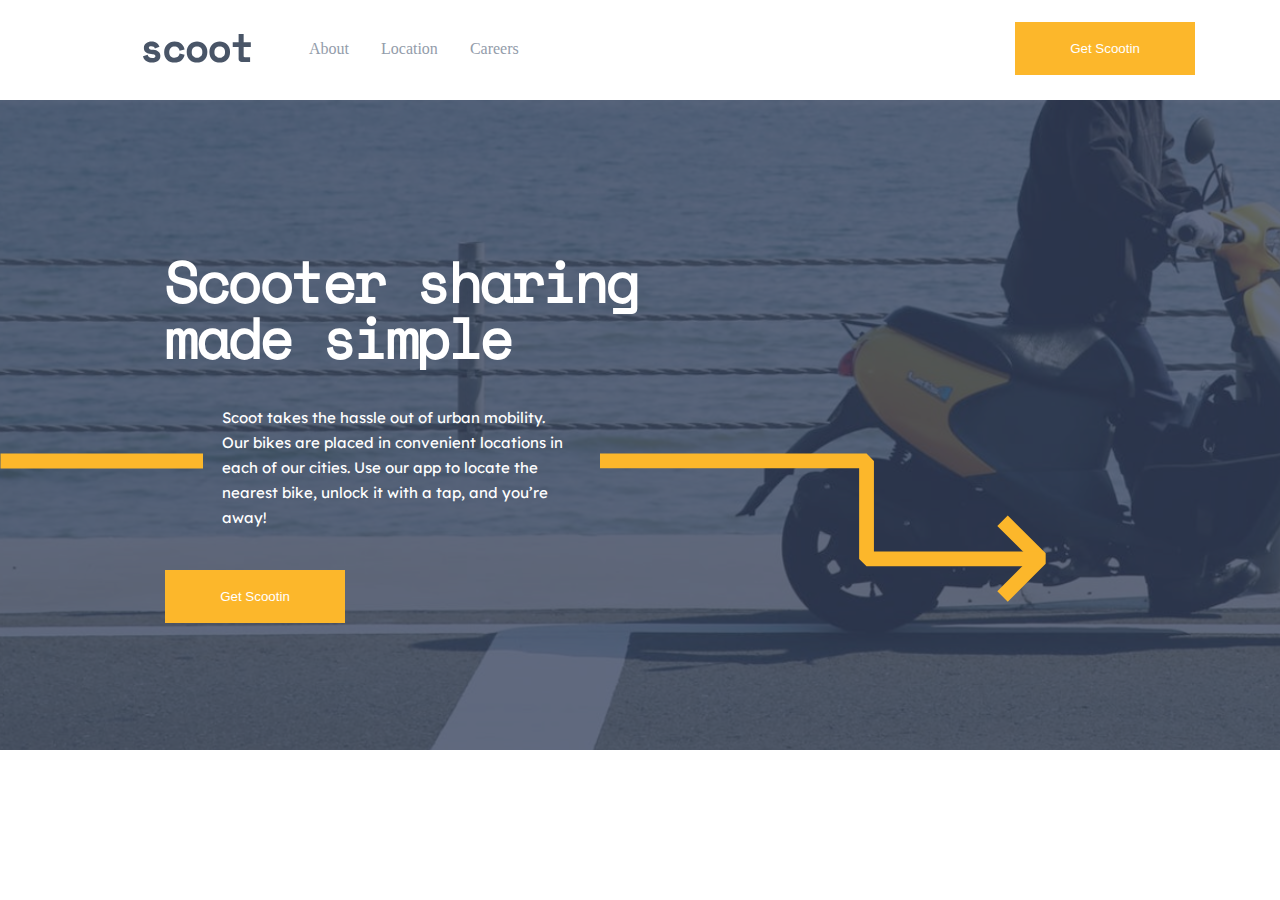
==== html/index.html @ e1354eec "first commit" ====
<!DOCTYPE html>
<html lang="en">

<head>
    <meta charset="UTF-8">
    <meta http-equiv="X-UA-Compatible" content="IE=edge">
    <meta name="viewport" content="width=device-width, initial-scale=1.0">
    <link rel="stylesheet" href="../sass/main.css">
    <title>Exam</title>
</head>

<body>
    <header>
        <nav>
            <div class="container">
                <div class="nav_menu">
                    <input class="menu_input" type="checkbox" id="menu_add">
                    <label for="menu_add">
                        <img class="menu_label" src="../images/Group.svg" alt="logo">
                        <img class="menu-lebel-2" src="../images/X.svg" alt="logo">
                    </label>
                    <img class="menu_img" src="../images/scoot.svg" alt="logo">
                    <div class="menu_bar">
                        <ul class="menu_list">
                            <li>
                                <a class="menu_link" href="./about.html">About</a>
                            </li>
                            <li>
                                <a class="menu_link" href="#">Location</a>
                            </li>
                            <li>
                                <a class="menu_link" href="./Careers.html">Careers</a>
                            </li>
                        </ul>
                        <button class="btn">Get Scootin</button>
                    </div>
                </div>
            </div>
        </nav>
        <div class="scooter">
            <h1 class="nav_title">Scooter sharing made simple</h1>
            <div class="div">
            <img class="scooter_img" src="../images/Path 2.svg" alt="logo">
            <p class="nav_text">Scoot takes the hassle out of urban mobility. Our bikes are placed in convenient locations in each of our
                cities. Use our app to locate the nearest bike, unlock it with a tap, and you’re away!</p>
                <img class="scooter_img-2" src="../images/Group 8 Copy.svg" alt="logo">
            </div>
                <button class="btn btn_2">Get Scootin</button>

        </div>
    </header>
</body>

</html>
---- sass/main.css ----
@font-face {
  font-display: swap;
  font-family: "Space Mono";
  font-style: normal;
  font-weight: 400;
  src: url("../fonts/space-mono-v12-latin-regular.eot");
  src: url("../fonts/space-mono-v12-latin-regular.eot?#iefix") format("embedded-opentype"), url("../fonts/space-mono-v12-latin-regular.woff2") format("woff2"), url("../fonts/space-mono-v12-latin-regular.woff") format("woff"), url("../fonts/space-mono-v12-latin-regular.ttf") format("truetype"), url("../fonts/space-mono-v12-latin-regular.svg#SpaceMono") format("svg");
}
@font-face {
  font-display: swap;
  font-family: "Lexend Deca";
  font-style: normal;
  font-weight: 400;
  src: url("../fonts/lexend-deca-v17-latin-regular.eot");
  src: url("../fonts/lexend-deca-v17-latin-regular.eot?#iefix") format("embedded-opentype"), url("../fonts/lexend-deca-v17-latin-regular.woff2") format("woff2"), url("../fonts/lexend-deca-v17-latin-regular.woff") format("woff"), url("../fonts/lexend-deca-v17-latin-regular.ttf") format("truetype"), url("../fonts/lexend-deca-v17-latin-regular.svg#LexendDeca") format("svg");
}
* {
  margin: 0;
  padding: 0;
  box-sizing: border-box;
}

body {
  overflow-x: hidden;
}

.container {
  max-width: 1140px;
  margin: 0 auto;
  padding: 0 15px;
}

header {
  padding-top: 22px;
}

.nav_menu {
  display: flex;
  align-items: center;
  -moz-column-gap: 58px;
       column-gap: 58px;
}

.menu_input {
  display: none;
}

.menu_label {
  display: none;
}
@media screen and (max-width: 640px) {
  .menu_label {
    display: block;
  }
}

.menu-lebel-2 {
  display: none;
}

.menu_bar {
  display: flex;
  align-items: center;
  justify-content: space-between;
  width: 100%;
}
@media screen and (max-width: 640px) {
  .menu_bar {
    flex-direction: column;
    height: 90vh;
    position: fixed;
    max-width: 256px;
    left: -100%;
    bottom: 0;
    z-index: 10;
    background-color: #333A44;
    padding: 0 24px;
    transition: 0.5s;
  }
}

.menu_input:checked ~ .menu_bar {
  left: 0;
}

@media screen and (max-width: 640px) {
  .menu_img {
    margin: 0 auto;
  }
}

.menu_list {
  display: flex;
  align-items: center;
  list-style: none;
  -moz-column-gap: 32px;
       column-gap: 32px;
}
@media screen and (max-width: 640px) {
  .menu_list {
    padding-right: 100px;
    flex-direction: column;
    row-gap: 24px;
    width: 100%;
    padding-top: 64px;
  }
}

.menu_link {
  text-decoration: none;
  color: #939CAA;
}
@media screen and (max-width: 640px) {
  .menu_link {
    font-weight: 700;
    font-size: 18px;
    line-height: 25px;
    color: #E5ECF4;
  }
}

.btn {
  width: 180px;
  height: 53px;
  background-color: #FCB72B;
  border: none;
  color: white;
}
@media screen and (max-width: 640px) {
  .btn {
    margin-bottom: 24px;
  }
}

.scooter {
  margin-top: 25px;
  background-image: url(../../images/Bitmap.svg);
  height: 650px;
  background-repeat: no-repeat;
  background-size: cover;
  padding-top: 153px;
  padding-left: 165px;
}

.nav_title {
  font-family: "Space Mono";
  max-width: 500px;
  font-weight: 700px;
  font-size: 56px;
  line-height: 56px;
  color: #FFFFFF;
  letter-spacing: -2.5px;
}

.nav_text {
  max-width: 405px;
  font-family: "Lexend Deca";
  font-weight: 400;
  font-size: 15px;
  line-height: 25px;
  color: #FFFFFF;
  padding-top: 40px;
  padding-left: 57px;
}

.btn_2 {
  margin-top: 40px;
}

.div {
  display: flex;
}

.scooter_img {
  position: absolute;
  padding-top: 88px;
  left: 0;
}

.scooter_img-2 {
  position: absolute;
  max-width: 446px;
  padding-top: 88px;
  right: 0px;
  left: 600px;
}/*# sourceMappingURL=main.css.map */
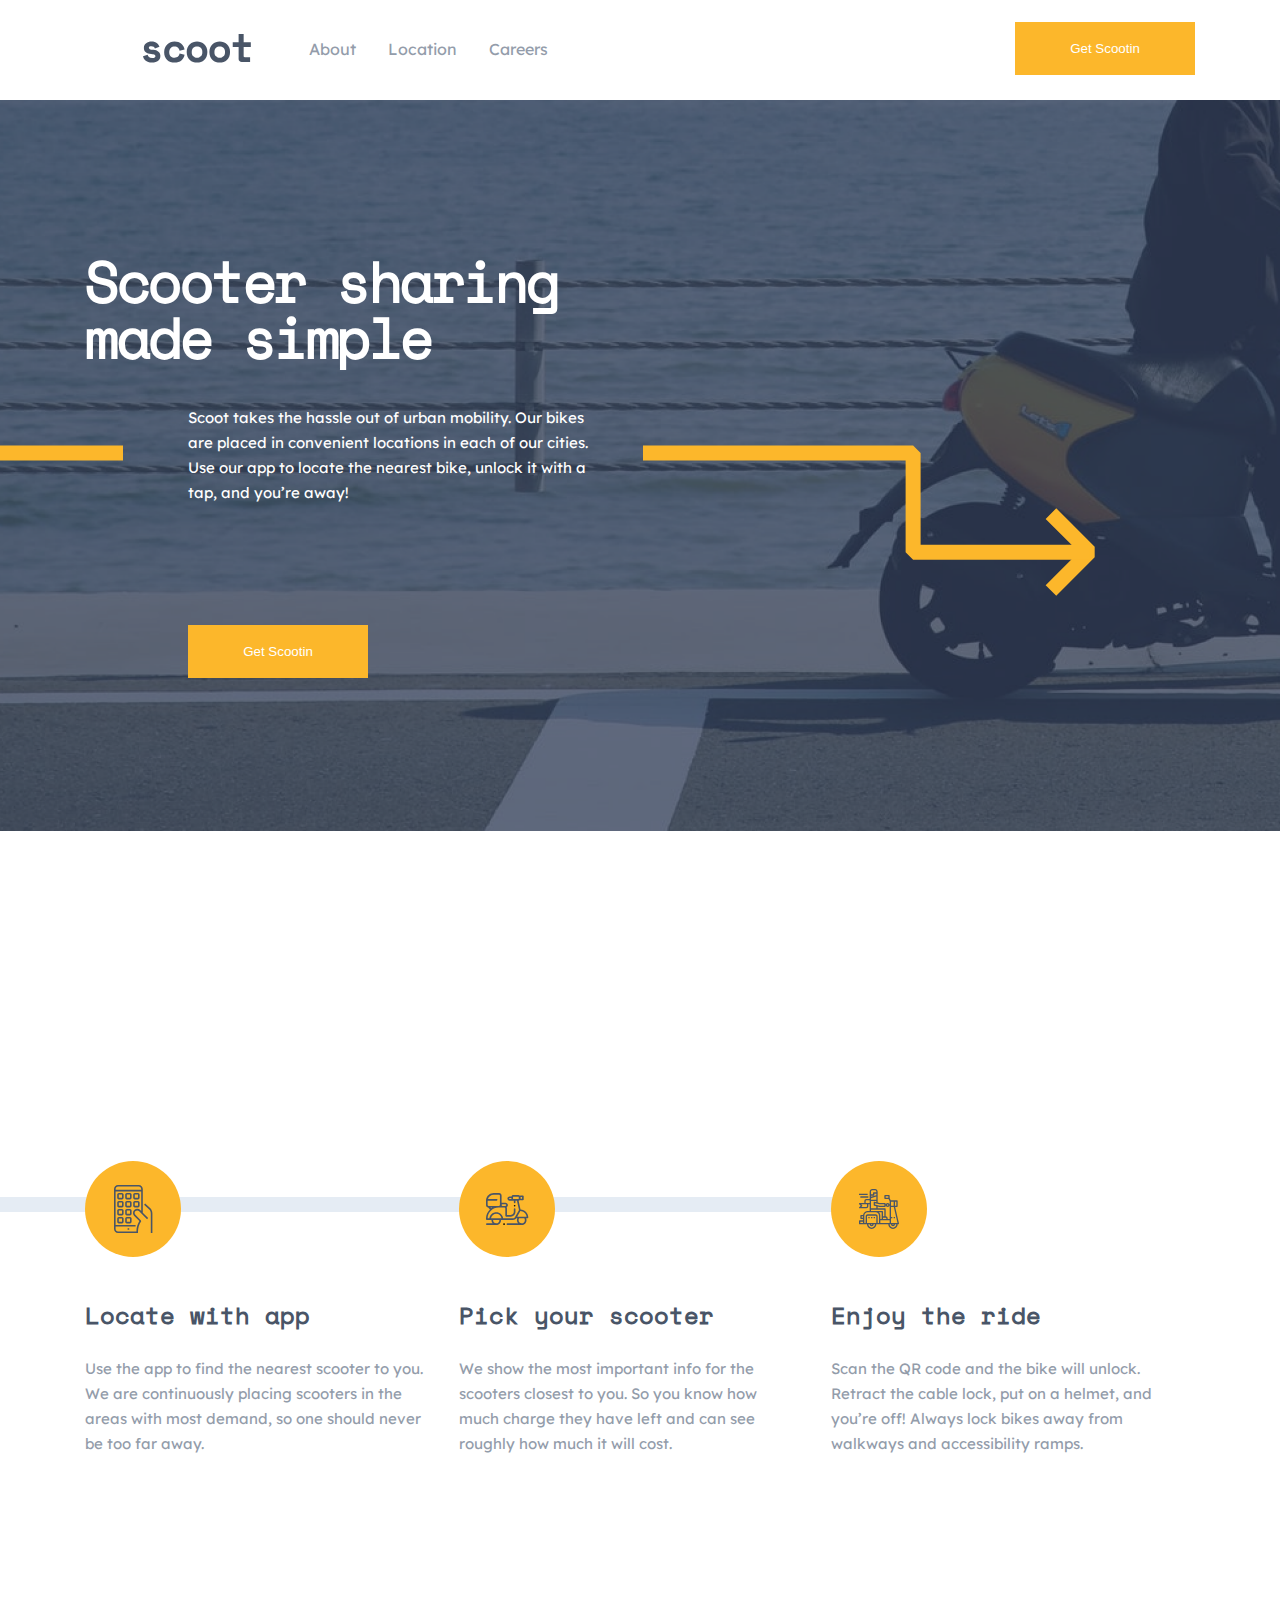
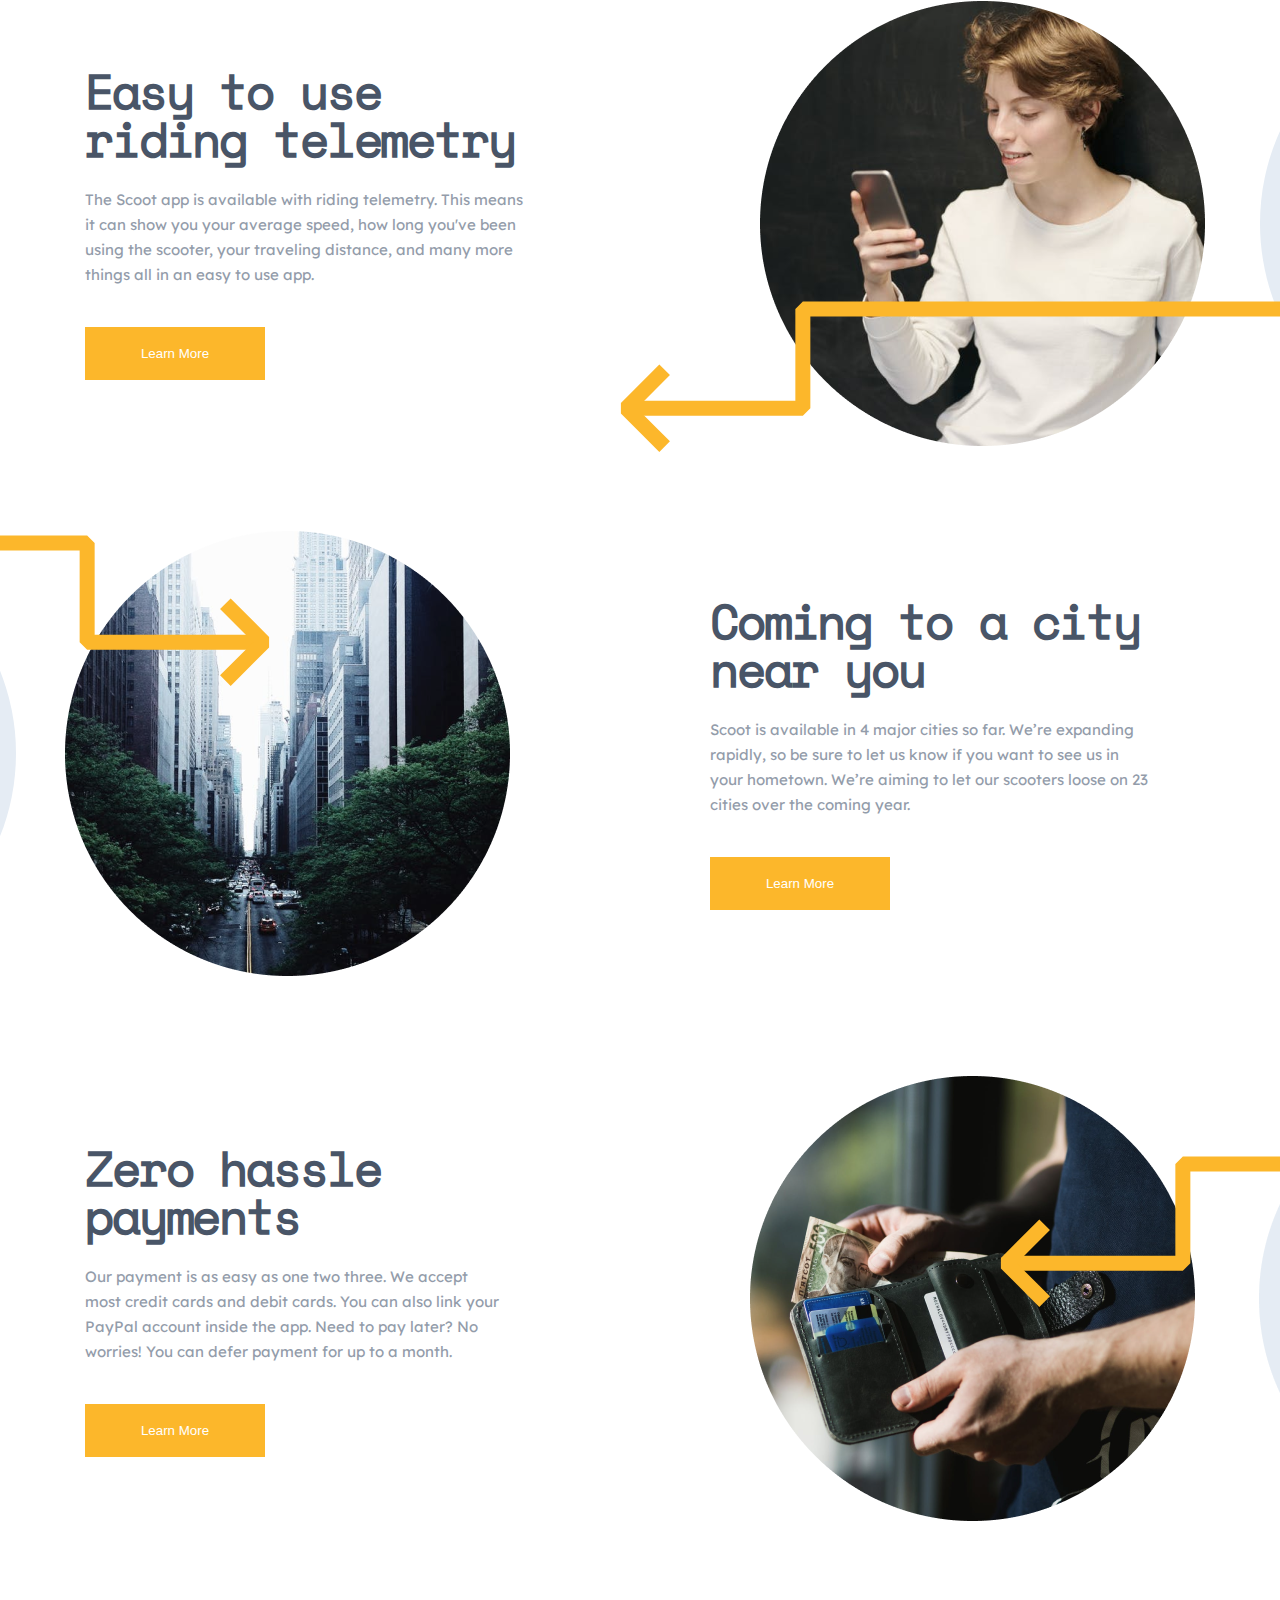
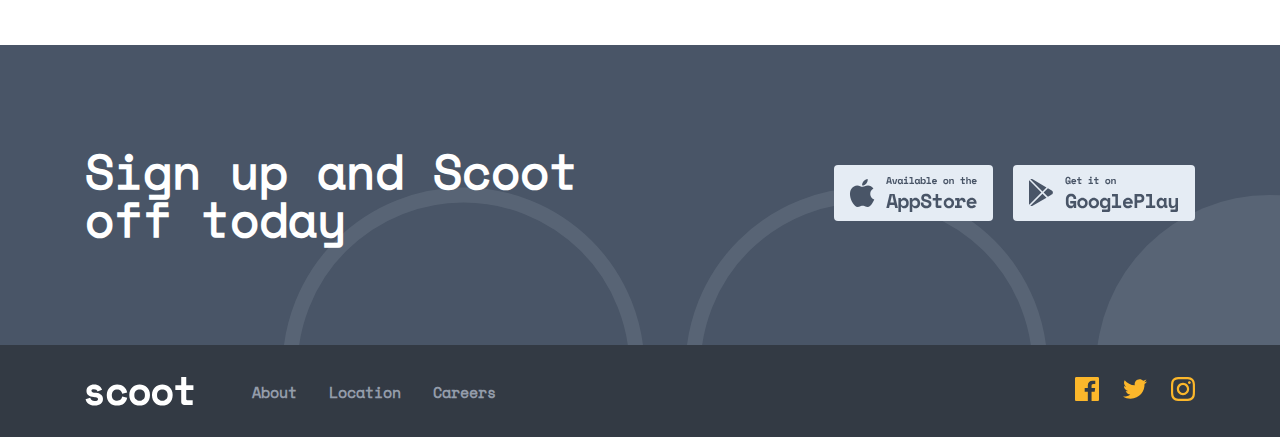
==== commit ee9cef2c: "finished" ====
--- a/html/index.html
+++ b/html/index.html
@@ -19,17 +19,17 @@
                         <img class="menu_label" src="../images/Group.svg" alt="logo">
                         <img class="menu-lebel-2" src="../images/X.svg" alt="logo">
                     </label>
-                    <img class="menu_img" src="../images/scoot.svg" alt="logo">
+                    <img class="menu_img" src="../images/header.svg" alt="logo">
                     <div class="menu_bar">
                         <ul class="menu_list">
                             <li>
-                                <a class="menu_link" href="./about.html">About</a>
+                                <a class="menu_link" target="_blank" href="./about.html">About</a>
                             </li>
                             <li>
-                                <a class="menu_link" href="#">Location</a>
+                                <a class="menu_link"  target="_blank" href="./location.html">Location</a>
                             </li>
                             <li>
-                                <a class="menu_link" href="./Careers.html">Careers</a>
+                                <a class="menu_link"  target="_blank" href="./Careers.html">Careers</a>
                             </li>
                         </ul>
                         <button class="btn">Get Scootin</button>
@@ -38,17 +38,158 @@
             </div>
         </nav>
         <div class="scooter">
-            <h1 class="nav_title">Scooter sharing made simple</h1>
-            <div class="div">
-            <img class="scooter_img" src="../images/Path 2.svg" alt="logo">
-            <p class="nav_text">Scoot takes the hassle out of urban mobility. Our bikes are placed in convenient locations in each of our
-                cities. Use our app to locate the nearest bike, unlock it with a tap, and you’re away!</p>
-                <img class="scooter_img-2" src="../images/Group 8 Copy.svg" alt="logo">
+            <div class="container">
+                <h1 class="scooter_title">Scooter sharing made simple</h1>
+                <div class="scooter_card">
+                    <div class="scooter_image">
+                        <img src="../images/Path 2.svg" alt="logo">
+                    </div>
+                    <div class="scooter_diceration">
+                        <p class="scooter_text">Scoot takes the hassle out of urban mobility. Our bikes are placed in
+                            convenient
+                            locations in each of our
+                            cities. Use our app to locate the nearest bike, unlock it with a tap, and you’re away!</p>
+                        <div class="button">
+                            <button class="btn btn_2">Get Scootin</button>
+                        </div>
+                    </div>
+                    <div class="scooter_image_2">
+                        <img src="../images/Group 8 Copy.svg" alt="logo">
+                    </div>
+                </div>
             </div>
-                <button class="btn btn_2">Get Scootin</button>
-
+        </div>
         </div>
     </header>
+
+    <section>
+        <div class="container">
+            <img class="line_img" src="../images/line.svg" alt="photo">
+            <div class="section_menu">
+                <div class="section_locate">
+                    <img src="../images/Phone.svg" alt="photo">
+                    <div class="section_dicertion">
+                        <h3 class="section_title">Locate with app </h3>
+                        <p class="section_text">
+                            Use the app to find the nearest scooter to you. We are continuously placing scooters in the
+                            areas with most demand, so one should never be too far away.
+                        </p>
+                    </div>
+                </div>
+                <div class="section_locate">
+                    <img src="../images/Logo-moto.svg" alt="photo">
+                    <div class="section-diceration">
+                        <h3 class="section_title">Pick your scooter</h3>
+                        <p class="section_text">
+                            We show the most important info for the scooters closest to you. So you know how much charge
+                            they have left and can see roughly how much it will cost.
+                        </p>
+                    </div>
+                </div>
+                <div class="section_locate">
+                    <img src="../images/enjoy.svg" alt="photo">
+                    <div class="section_diceration">
+                        <h3 class="section_title">Enjoy the ride</h3>
+                        <p class="section_text">
+                            Scan the QR code and the bike will unlock. Retract the cable lock, put on a helmet, and
+                            you’re
+                            off! Always lock bikes away from walkways and accessibility ramps.
+                        </p>
+                    </div>
+                </div>
+            </div>
+        </div>
+        <div class="container">
+            <div class="section_card">
+                <div class="section_left">
+                    <h2 class="section_left-title">Easy to use
+                        riding telemetry</h2>
+                    <p class="section_left-text">The Scoot app is available with riding telemetry. This means it can
+                        show you your average speed, how
+                        long you've been using the scooter, your traveling distance, and many more things all in an easy
+                        to
+                        use app.</p>
+                    <div class="button">
+                        <button class="btn">Learn More</button>
+                    </div>
+                </div>
+                <div class="section_right coming_rig">
+                    <img class="section_easyt_img" src=".././images/easy_1.png" alt="photo">
+                    <img class="section_easy_img-2" src="../images/easy_2.svg" alt="photo">
+                    <img class="section-easy_img-3" src="../images/easy_3.svg" alt="photo">
+                </div>
+            </div>
+
+            <div class="section_card-coming">
+                <div class="section_right-coming">
+                    <img class="section_coming_img" src=".././images/coming_1.png" alt="photo">
+                    <img class="section_coming_img-2" src="../images/coming_2.svg" alt="photo">
+                    <img class="section-coming_img-3" src="../images/coming_3.svg" alt="photo">
+                </div>
+                <div class="section_left">
+                    <h2 class="section_left-title">Coming to a city near you</h2>
+                    <p class="section_left-text">Scoot is available in 4 major cities so far. We’re expanding rapidly,
+                        so be sure to let us know if you want to see us in your hometown. We’re aiming to let our
+                        scooters loose on 23 cities over the coming year.</p>
+                    <div class="button">
+                        <button class="btn">Learn More</button>
+                    </div>
+                </div>
+            </div>
+
+            <div class="zero_menu">
+                <div class="section_left">
+                    <h2 class="section_left-title">Zero hassle payments</h2>
+                    <p class="section_left-text">Our payment is as easy as one two three. We accept most credit cards
+                        and debit cards. You can also link your PayPal account inside the app. Need to pay later? No
+                        worries! You can defer payment for up to a month.</p>
+                    <div class="button">
+                        <button class="btn">Learn More</button>
+                    </div>
+                </div>
+                <div class="zero-right">
+                    <img class="section_zero_img" src=".././images/zero_1.png" alt="photo">
+                    <img class="section_zero_img-2" src="../images/zero_2.svg" alt="photo">
+                </div>
+            </div>
+        </div>
+    </section>
+    <article>
+        <div class="container">
+            <div class="article-card">
+                <h2 class="article_card_title">Sign up and Scoot off today</h2>
+                <div class="article_link">
+                    <a href="#"><img src="../images/AppStory.svg" alt="photo"></a>
+                    <a href="#"><img src="../images/PlayMarket.svg" alt="photo"></a>
+                </div>
+            </div>
+        </div>
+    </article>
+
+    <footer>
+        <div class="container">
+            <div class="footer_card">
+                <img class="footer_card-img" src="../images/scoot_2.svg" alt="logo">
+                <div class="footer_menu">
+                        <ul class="footer_list">
+                            <li>
+                                <a class="footer_link"  target="_blank" href="./about.html">About</a>
+                            </li>
+                            <li>
+                                <a class="footer_link"   target="_blank" href="./location.html">Location</a>
+                            </li>
+                            <li>
+                                <a class="footer_link"  target="_blank" href="./Careers.html">Careers</a>
+                            </li>
+                        </ul>
+                    </div>
+                    <div class="footer_img">
+                        <a href="#"><img src="../images/Facebook.svg" alt="logo"></a>
+                        <a href="#"><img src="../images/twiter.svg" alt="logo"></a>
+                        <a href="#"><img src="../images/Instagram.svg" alt="logo"></a>
+                    </div>
+                </div>
+            </div>
+    </footer>
 </body>
-
 </html>--- a/sass/main.css
+++ b/sass/main.css
@@ -22,6 +22,7 @@
 
 body {
   overflow-x: hidden;
+  font-family: "Lexend Deca";
 }
 
 .container {
@@ -48,7 +49,7 @@
 .menu_label {
   display: none;
 }
-@media screen and (max-width: 640px) {
+@media screen and (max-width: 738px) {
   .menu_label {
     display: block;
   }
@@ -64,10 +65,10 @@
   justify-content: space-between;
   width: 100%;
 }
-@media screen and (max-width: 640px) {
+@media screen and (max-width: 738px) {
   .menu_bar {
     flex-direction: column;
-    height: 90vh;
+    height: 100vh;
     position: fixed;
     max-width: 256px;
     left: -100%;
@@ -83,7 +84,7 @@
   left: 0;
 }
 
-@media screen and (max-width: 640px) {
+@media screen and (max-width: 738px) {
   .menu_img {
     margin: 0 auto;
   }
@@ -96,7 +97,7 @@
   -moz-column-gap: 32px;
        column-gap: 32px;
 }
-@media screen and (max-width: 640px) {
+@media screen and (max-width: 738px) {
   .menu_list {
     padding-right: 100px;
     flex-direction: column;
@@ -110,13 +111,17 @@
   text-decoration: none;
   color: #939CAA;
 }
-@media screen and (max-width: 640px) {
+@media screen and (max-width: 738px) {
   .menu_link {
     font-weight: 700;
     font-size: 18px;
     line-height: 25px;
     color: #E5ECF4;
   }
+}
+
+.menu_link:hover {
+  border-bottom: 3px solid #FCB72B;
 }
 
 .btn {
@@ -126,23 +131,42 @@
   border: none;
   color: white;
 }
-@media screen and (max-width: 640px) {
+@media screen and (max-width: 738px) {
   .btn {
     margin-bottom: 24px;
   }
 }
 
+.btn:hover {
+  background-color: white;
+  color: #FCB72B;
+  border: 3px solid #FCB72B;
+}
+
+.btn:active {
+  background-color: #FCB72B;
+  border: 3px solid #FCB72B;
+  color: white;
+  opacity: 0.6;
+}
+
 .scooter {
   margin-top: 25px;
-  background-image: url(../../images/Bitmap.svg);
-  height: 650px;
+  background-image: url(../images/header_png.png);
   background-repeat: no-repeat;
   background-size: cover;
   padding-top: 153px;
-  padding-left: 165px;
-}
-
-.nav_title {
+  padding-bottom: 153px;
+  max-width: 100%;
+}
+@media screen and (max-width: 1000px) {
+  .scooter {
+    padding-top: 135px;
+    padding-bottom: 217px;
+  }
+}
+
+.scooter_title {
   font-family: "Space Mono";
   max-width: 500px;
   font-weight: 700px;
@@ -151,8 +175,22 @@
   color: #FFFFFF;
   letter-spacing: -2.5px;
 }
-
-.nav_text {
+@media screen and (max-width: 1000px) {
+  .scooter_title {
+    margin: 0 auto;
+  }
+}
+@media screen and (max-width: 738px) {
+  .scooter_title {
+    text-align: center;
+  }
+}
+
+.scooter_title:hover {
+  color: #FCB72B;
+}
+
+.scooter_text {
   max-width: 405px;
   font-family: "Lexend Deca";
   font-weight: 400;
@@ -160,27 +198,873 @@
   line-height: 25px;
   color: #FFFFFF;
   padding-top: 40px;
-  padding-left: 57px;
+}
+@media screen and (max-width: 1000px) {
+  .scooter_text {
+    max-width: 573px;
+    text-align: center;
+  }
+}
+@media screen and (max-width: 1000px) and (max-width: 738px) {
+  .scooter_text {
+    max-width: 320px;
+  }
+}
+
+.scooter_text:hover {
+  color: #FCB72B;
+  opacity: 0.4;
+}
+
+@media screen and (max-width: 1000px) {
+  .button {
+    text-align: center;
+  }
 }
 
 .btn_2 {
-  margin-top: 40px;
-}
-
-.div {
-  display: flex;
-}
-
-.scooter_img {
+  margin-top: 80px;
+}
+@media screen and (max-width: 1000px) {
+  .btn_2 {
+    margin-top: 22px;
+  }
+}
+
+.scooter_card {
+  display: flex;
+  position: relative;
+  justify-content: flex-start;
+}
+
+.scooter_diceration {
+  position: relative;
+  right: 100px;
+}
+@media screen and (max-width: 1000px) {
+  .scooter_diceration {
+    right: 0;
+    left: 200px;
+  }
+}
+
+.scooter_image {
+  transform: translateX(-165px);
+  padding-top: 80px;
+}
+@media screen and (max-width: 1000px) {
+  .scooter_image {
+    display: none;
+  }
+}
+
+.scooter_image_2 {
+  padding-top: 80px;
+  transform: translateX(-50px);
+}
+@media screen and (max-width: 1000px) {
+  .scooter_image_2 {
+    position: relative;
+    top: 200px;
+    right: 500px;
+  }
+}
+@media screen and (max-width: 1000px) and (max-width: 738px) {
+  .scooter_image_2 {
+    transform: translateY(60px);
+  }
+}
+
+.section_menu {
+  display: flex;
+  align-items: center;
+  margin-top: 160px;
+  -moz-column-gap: 30px;
+       column-gap: 30px;
+  position: relative;
+}
+@media screen and (max-width: 1000px) {
+  .section_menu {
+    row-gap: 40px;
+    flex-direction: column;
+    align-items: center;
+  }
+}
+@media screen and (max-width: 738px) {
+  .section_menu {
+    position: relative;
+    left: 40px;
+  }
+}
+
+@media screen and (max-width: 1000px) {
+  .section_locate {
+    display: flex;
+    align-items: center;
+    -moz-column-gap: 79px;
+         column-gap: 79px;
+    padding-left: 90px;
+  }
+}
+@media screen and (max-width: 1000px) and (max-width: 738px) {
+  .section_locate {
+    flex-direction: column;
+  }
+}
+
+.line_img {
+  max-width: 100%;
+  position: relative;
+  top: 215px;
+  right: 225px;
+}
+@media screen and (max-width: 1000px) {
+  .line_img {
+    display: none;
+  }
+}
+@media screen and (max-width: 738px) {
+  .line_img {
+    display: none;
+  }
+}
+
+.section_title {
+  padding-top: 40px;
+  font-family: "Space Mono";
+  font-weight: 700;
+  font-size: 24px;
+  line-height: 28px;
+  color: #495567;
+}
+@media screen and (max-width: 738px) {
+  .section_title {
+    text-align: center;
+  }
+}
+
+.section_title:hover {
+  color: #FCB72B;
+}
+
+.section_text {
+  font-family: "Lexend Deca";
+  padding-top: 27px;
+  font-weight: 400;
+  font-size: 15px;
+  line-height: 25px;
+  color: #939CAA;
+}
+@media screen and (max-width: 1000px) {
+  .section_text {
+    max-width: 398px;
+  }
+}
+@media screen and (max-width: 738px) {
+  .section_text {
+    text-align: center;
+  }
+}
+
+.section_text:hover {
+  color: #FCB72B;
+  opacity: 0.4;
+}
+
+.section_card {
+  display: flex;
+  align-items: center;
+  -moz-column-gap: 150px;
+       column-gap: 150px;
+  margin-top: 145px;
+}
+@media screen and (max-width: 1000px) {
+  .section_card {
+    flex-direction: column-reverse;
+  }
+}
+
+@media screen and (max-width: 1000px) {
+  .section_left {
+    padding-top: 56px;
+    text-align: center;
+    position: relative;
+    left: 80px;
+  }
+}
+
+.section_left-title {
+  max-width: 445px;
+  font-family: "Space Mono";
+  font-weight: 700;
+  font-size: 48px;
+  line-height: 48px;
+  letter-spacing: -2.14286px;
+  color: #495567;
+}
+
+.section_left-title:hover {
+  color: #FCB72B;
+}
+
+.section_left-text {
+  max-width: 445px;
+  font-family: "Lexend Deca";
+  font-weight: 400;
+  font-size: 15px;
+  line-height: 25px;
+  color: #939CAA;
+  padding-top: 24px;
+}
+
+.section_left-text:hover {
+  color: #FCB72B;
+  opacity: 0.4;
+}
+
+.button {
+  padding-top: 40px;
+}
+
+.section_right {
+  display: flex;
+  position: relative;
+  left: 80px;
+}
+
+.section_easy_img-2 {
   position: absolute;
-  padding-top: 88px;
-  left: 0;
-}
-
-.scooter_img-2 {
+  top: 300px;
+  left: -140px;
+  z-index: 1;
+}
+
+.section-easy_img-3 {
   position: absolute;
-  max-width: 446px;
-  padding-top: 88px;
-  right: 0px;
-  left: 600px;
+  left: 500px;
+}
+@media screen and (max-width: 738px) {
+  .section-easy_img-3 {
+    display: none;
+  }
+}
+
+.section_card-coming {
+  margin-top: 85px;
+  display: flex;
+  align-items: center;
+  position: relative;
+  -moz-column-gap: 180px;
+       column-gap: 180px;
+}
+@media screen and (max-width: 1000px) {
+  .section_card-coming {
+    flex-direction: column;
+  }
+}
+
+.section_coming_img-2 {
+  position: absolute;
+  right: 240px;
+  bottom: 290px;
+}
+
+.zero_menu {
+  display: flex;
+  align-items: center;
+  -moz-column-gap: 85px;
+       column-gap: 85px;
+  margin-top: 100px;
+}
+@media screen and (max-width: 1000px) {
+  .zero_menu {
+    flex-direction: column-reverse;
+  }
+}
+
+.zero-right {
+  position: relative;
+  left: 165px;
+}
+
+.section_right-coming {
+  display: flex;
+  align-items: center;
+  position: relative;
+  right: 20px;
+}
+@media screen and (max-width: 1000px) {
+  .section_right-coming {
+    position: relative;
+    left: 90px;
+  }
+}
+
+.section-coming_img-3 {
+  position: absolute;
+  left: -150px;
+}
+@media screen and (max-width: 738px) {
+  .section-coming_img-3 {
+    display: none;
+  }
+}
+
+.section_zero_img-2 {
+  position: absolute;
+  top: 80px;
+  left: 250px;
+}
+
+article {
+  background-color: #495567;
+  background-image: url(../../images/article_0.svg);
+  background-repeat: no-repeat;
+  position: relative;
+  background-position-x: 100%;
+  background-position-y: 100%;
+  margin-top: 120px;
+}
+
+.article-card {
+  display: flex;
+  align-items: center;
+  -moz-column-gap: 200px;
+       column-gap: 200px;
+  justify-content: space-between;
+  padding-top: 102px;
+  padding-bottom: 102px;
+}
+@media screen and (max-width: 1000px) {
+  .article-card {
+    flex-direction: column;
+    gap: 40px;
+  }
+}
+
+.article_card_title {
+  width: 500px;
+  font-family: "Space Mono";
+  font-weight: 700;
+  font-size: 48px;
+  line-height: 48px;
+  color: #FFFFFF;
+}
+@media screen and (max-width: 1000px) {
+  .article_card_title {
+    text-align: center;
+  }
+}
+
+.article_card_title:hover {
+  color: #FCB72B;
+}
+
+.article_link {
+  display: flex;
+  -moz-column-gap: 20px;
+       column-gap: 20px;
+}
+
+footer {
+  background-color: #333A44;
+}
+
+.footer_card {
+  display: flex;
+  align-items: center;
+}
+@media screen and (max-width: 738px) {
+  .footer_card {
+    flex-direction: column;
+    width: 100%;
+  }
+}
+
+.footer_menu {
+  display: flex;
+  justify-content: space-between;
+  width: 100%;
+  padding-top: 35px;
+  padding-bottom: 32px;
+}
+
+.footer_list {
+  display: flex;
+  align-items: center;
+  list-style: none;
+  padding-left: 58px;
+  -moz-column-gap: 32px;
+       column-gap: 32px;
+}
+@media screen and (max-width: 738px) {
+  .footer_list {
+    flex-direction: column;
+    width: 100%;
+    padding-right: 60px;
+  }
+}
+
+.footer_link {
+  font-family: "Space Mono";
+  text-decoration: none;
+  font-weight: 700;
+  font-size: 15px;
+  line-height: 25px;
+  color: #939CAA;
+}
+
+.footer_link:hover {
+  border-bottom: 3px solid #FCB72B;
+}
+
+.footer_img {
+  display: flex;
+  gap: 24px;
+  align-items: center;
+}
+
+.about {
+  margin-top: 22px;
+  background-image: url(../images.about/about_1header.png);
+  max-width: 100%;
+  background-repeat: no-repeat;
+  background-size: cover;
+  filter: sepia(2%) brightness(88%) saturate(34%) contrast(101%) invert(16%);
+  -webkit-filter: sepia(2%) brightness(88%) saturate(34%) contrast(101%) invert(16%);
+  -moz-filter: sepia(2%) brightness(88%) saturate(34%) contrast(101%) invert(16%);
+}
+
+.about_card {
+  justify-content: space-between;
+  display: flex;
+  align-items: center;
+  padding-top: 72px;
+  padding-bottom: 72px;
+}
+
+@media screen and (max-width: 738px) {
+  .about_header-img {
+    display: none;
+  }
+}
+
+.about_card-title {
+  padding-left: 165px;
+  font-family: "Space Mono";
+  font-weight: 700;
+  font-size: 56px;
+  line-height: 56px;
+  letter-spacing: -2.5px;
+  color: #FFFFFF;
+}
+
+.about_card-title:hover {
+  color: #FCB72B;
+}
+
+section {
+  margin-top: 150px;
+}
+
+.section_about-menu {
+  display: flex;
+  align-items: center;
+  -moz-column-gap: 70px;
+       column-gap: 70px;
+}
+@media screen and (max-width: 1000px) {
+  .section_about-menu {
+    flex-direction: column-reverse;
+    row-gap: 56px;
+  }
+}
+
+@media screen and (max-width: 1000px) {
+  .section_about-text {
+    text-align: center;
+    padding-left: 70px;
+  }
+}
+
+.section-about_title {
+  max-width: 445px;
+  font-family: "Space Mono";
+  font-weight: 700;
+  font-size: 48px;
+  line-height: 48px;
+  letter-spacing: -2.14286px;
+  color: #495567;
+}
+
+.section-about_title:hover {
+  color: #FCB72B;
+}
+
+.section-about_diceration {
+  max-width: 445px;
+  font-family: "Lexend Deca";
+  font-style: normal;
+  font-weight: 400;
+  font-size: 15px;
+  line-height: 25px;
+  color: #939CAA;
+  padding-top: 24px;
+}
+
+.section-about_diceration:hover {
+  opacity: 0.4;
+  color: #FCB72B;
+}
+
+.section_about-img {
+  display: flex;
+  position: relative;
+}
+@media screen and (max-width: 1000px) {
+  .section_about-img {
+    padding-right: 50px;
+  }
+}
+
+.about_img {
+  position: relative;
+  left: 164px;
+}
+
+.about_img-2 {
+  position: absolute;
+  top: 270px;
+  left: 35px;
+}
+
+.about_img_menu {
+  display: flex;
+  position: relative;
+  right: 55px;
+}
+@media screen and (max-width: 1000px) {
+  .about_img_menu {
+    left: 50px;
+  }
+}
+
+.better_menu {
+  -moz-column-gap: 190px;
+       column-gap: 190px;
+  padding-top: 165px;
+}
+@media screen and (max-width: 1000px) {
+  .better_menu {
+    flex-direction: column;
+  }
+}
+
+.img_menu_2 {
+  position: absolute;
+  left: -106px;
+  top: 20px;
+}
+
+.img_menu_3 {
+  position: absolute;
+  left: -106px;
+}
+@media screen and (max-width: 738px) {
+  .img_menu_3 {
+    display: none;
+  }
+}
+
+.Our_card {
+  padding-top: 100px;
+}
+
+.Our_card-title {
+  font-family: "Space Mono";
+  font-weight: 700;
+  font-size: 48px;
+  line-height: 48px;
+  text-align: center;
+  letter-spacing: -2.14286px;
+  color: #495567;
+}
+
+.Our_card-title:hover {
+  color: #FCB72B;
+}
+
+.Our_menu {
+  display: flex;
+  align-items: center;
+  -moz-column-gap: 30px;
+       column-gap: 30px;
+}
+@media screen and (max-width: 1000px) {
+  .Our_menu {
+    flex-direction: column;
+  }
+}
+
+.our_tech {
+  text-align: center;
+  padding-top: 50px;
+}
+
+.our-title {
+  font-family: "Space Mono";
+  padding-top: 32px;
+  font-weight: 700;
+  font-size: 24px;
+  line-height: 28px;
+  text-align: center;
+  letter-spacing: -1.07143px;
+  color: #495567;
+}
+
+.our-title:hover {
+  color: #FCB72B;
+}
+
+.our_text {
+  font-family: "Lexend Deca";
+  font-weight: 400;
+  font-size: 15px;
+  line-height: 25px;
+  text-align: center;
+  color: #939CAA;
+  padding-top: 27px;
+}
+@media screen and (max-width: 1000px) {
+  .our_text {
+    max-width: 457px;
+  }
+}
+
+.our_text:hover {
+  opacity: 0.4;
+  color: #FCB72B;
+}
+
+.FAQs {
+  padding-top: 120px;
+}
+
+.faqs_menu {
+  display: flex;
+  justify-content: space-between;
+  padding-top: 64px;
+}
+@media screen and (max-width: 1000px) {
+  .faqs_menu {
+    flex-direction: column;
+    text-align: center;
+  }
+}
+
+@media screen and (max-width: 1000px) {
+  .how_it {
+    padding-top: 32px;
+    margin: 0 auto;
+  }
+}
+@media screen and (max-width: 738px) {
+  .how_it {
+    margin: 0 auto;
+  }
+}
+
+.faqs_menu > h3 {
+  font-family: "Space Mono";
+  font-weight: 700;
+  font-size: 40px;
+  line-height: 48px;
+  letter-spacing: -1.78571px;
+  color: #495567;
+}
+
+.faqs_menu > h3:hover {
+  color: #FCB72B;
+}
+
+.how_card {
+  max-width: 730px;
+  background-color: #F2F5F9;
+  padding: 32px;
+}
+
+.how_card:hover {
+  border: 3px solid #FCB72B;
+}
+
+.how_it-work {
+  display: flex;
+  justify-content: space-between;
+}
+
+.how_title {
+  font-family: "Space Mono";
+  font-weight: 700;
+  font-size: 24px;
+  line-height: 28px;
+  letter-spacing: -1.07143px;
+  color: #495567;
+}
+
+.how_title:hover {
+  color: #FCB72B;
+  border-bottom: 2px solid #000;
+}
+
+.how_text > p {
+  padding-top: 24px;
+  font-family: "Lexend Deca";
+  font-weight: 400;
+  font-size: 15px;
+  line-height: 25px;
+  color: #495567;
+}
+
+.how_text > p:hover {
+  opacity: 0.4;
+  color: #FCB72B;
+}
+
+.can {
+  display: flex;
+  margin-top: 16px;
+  justify-content: space-between;
+  max-width: 730px;
+  background-color: #F2F5F9;
+  padding: 32px;
+}
+
+.can:hover {
+  border: 3px solid #FCB72B;
+}
+
+.careers {
+  background-image: url(../images_Careers/careers_header.png);
+  margin-top: 22px;
+  background-repeat: no-repeat;
+  background-size: cover;
+  max-width: 100%;
+  filter: sepia(2%) brightness(88%) saturate(34%) contrast(101%) invert(16%);
+  -webkit-filter: sepia(2%) brightness(88%) saturate(34%) contrast(101%) invert(16%);
+  -moz-filter: sepia(2%) brightness(88%) saturate(34%) contrast(101%) invert(16%);
+}
+
+.careers_btn {
+  padding-top: 40px;
+}
+
+.careers_card {
+  margin-top: 120px;
+}
+
+.careers_menu {
+  max-width: 1110px;
+  display: flex;
+  align-items: center;
+  justify-content: space-between;
+  background-color: #F2F5F9;
+  padding: 32px 35px;
+  margin-top: 24px;
+}
+@media screen and (max-width: 738px) {
+  .careers_menu {
+    flex-direction: column;
+    text-align: center;
+  }
+}
+
+@media screen and (max-width: 738px) {
+  .careers_diceration {
+    text-align: center;
+  }
+}
+
+.careers_menu:hover {
+  border: 3px solid #FCB72B;
+  color: #FCB72B;
+}
+
+.careers_title {
+  font-family: "Space Mono";
+  font-weight: 700;
+  font-size: 24px;
+  line-height: 28px;
+  letter-spacing: -1.07143px;
+  color: #495567;
+}
+
+.careers_title:hover {
+  color: #FCB72B;
+  border-bottom: 2px solid #000;
+}
+
+.careers_text {
+  font-weight: 400;
+  font-size: 15px;
+  line-height: 25px;
+  color: #495567;
+}
+
+.careers_text:hover {
+  opacity: 0.4;
+  color: #FCB72B;
+}
+
+.location {
+  margin-top: 22px;
+  background-image: url(../images_location/location_header.png);
+  max-width: 100%;
+  background-repeat: no-repeat;
+  background-size: cover;
+  filter: sepia(2%) brightness(88%) saturate(34%) contrast(101%) invert(16%);
+  -webkit-filter: sepia(2%) brightness(88%) saturate(34%) contrast(101%) invert(16%);
+  -moz-filter: sepia(2%) brightness(88%) saturate(34%) contrast(101%) invert(16%);
+}
+
+.location_img {
+  max-width: 100%;
+}
+
+@media screen and (max-width: 738px) {
+  .location_images {
+    display: none;
+  }
+}
+
+.location_menu {
+  display: flex;
+  align-items: center;
+  padding-top: 50px;
+  -moz-column-gap: 50px;
+       column-gap: 50px;
+}
+@media screen and (max-width: 1000px) {
+  .location_menu {
+    flex-direction: column;
+    text-align: center;
+    row-gap: 40px;
+  }
+}
+
+.location_title {
+  font-family: "Space Mono";
+  max-width: 351px;
+  font-weight: 700;
+  font-size: 48px;
+  line-height: 48px;
+  letter-spacing: -2.14286px;
+  color: #495567;
+}
+
+.location_text {
+  font-weight: 400;
+  max-width: 445px;
+  font-size: 15px;
+  line-height: 25px;
+  color: #939CAA;
 }/*# sourceMappingURL=main.css.map */